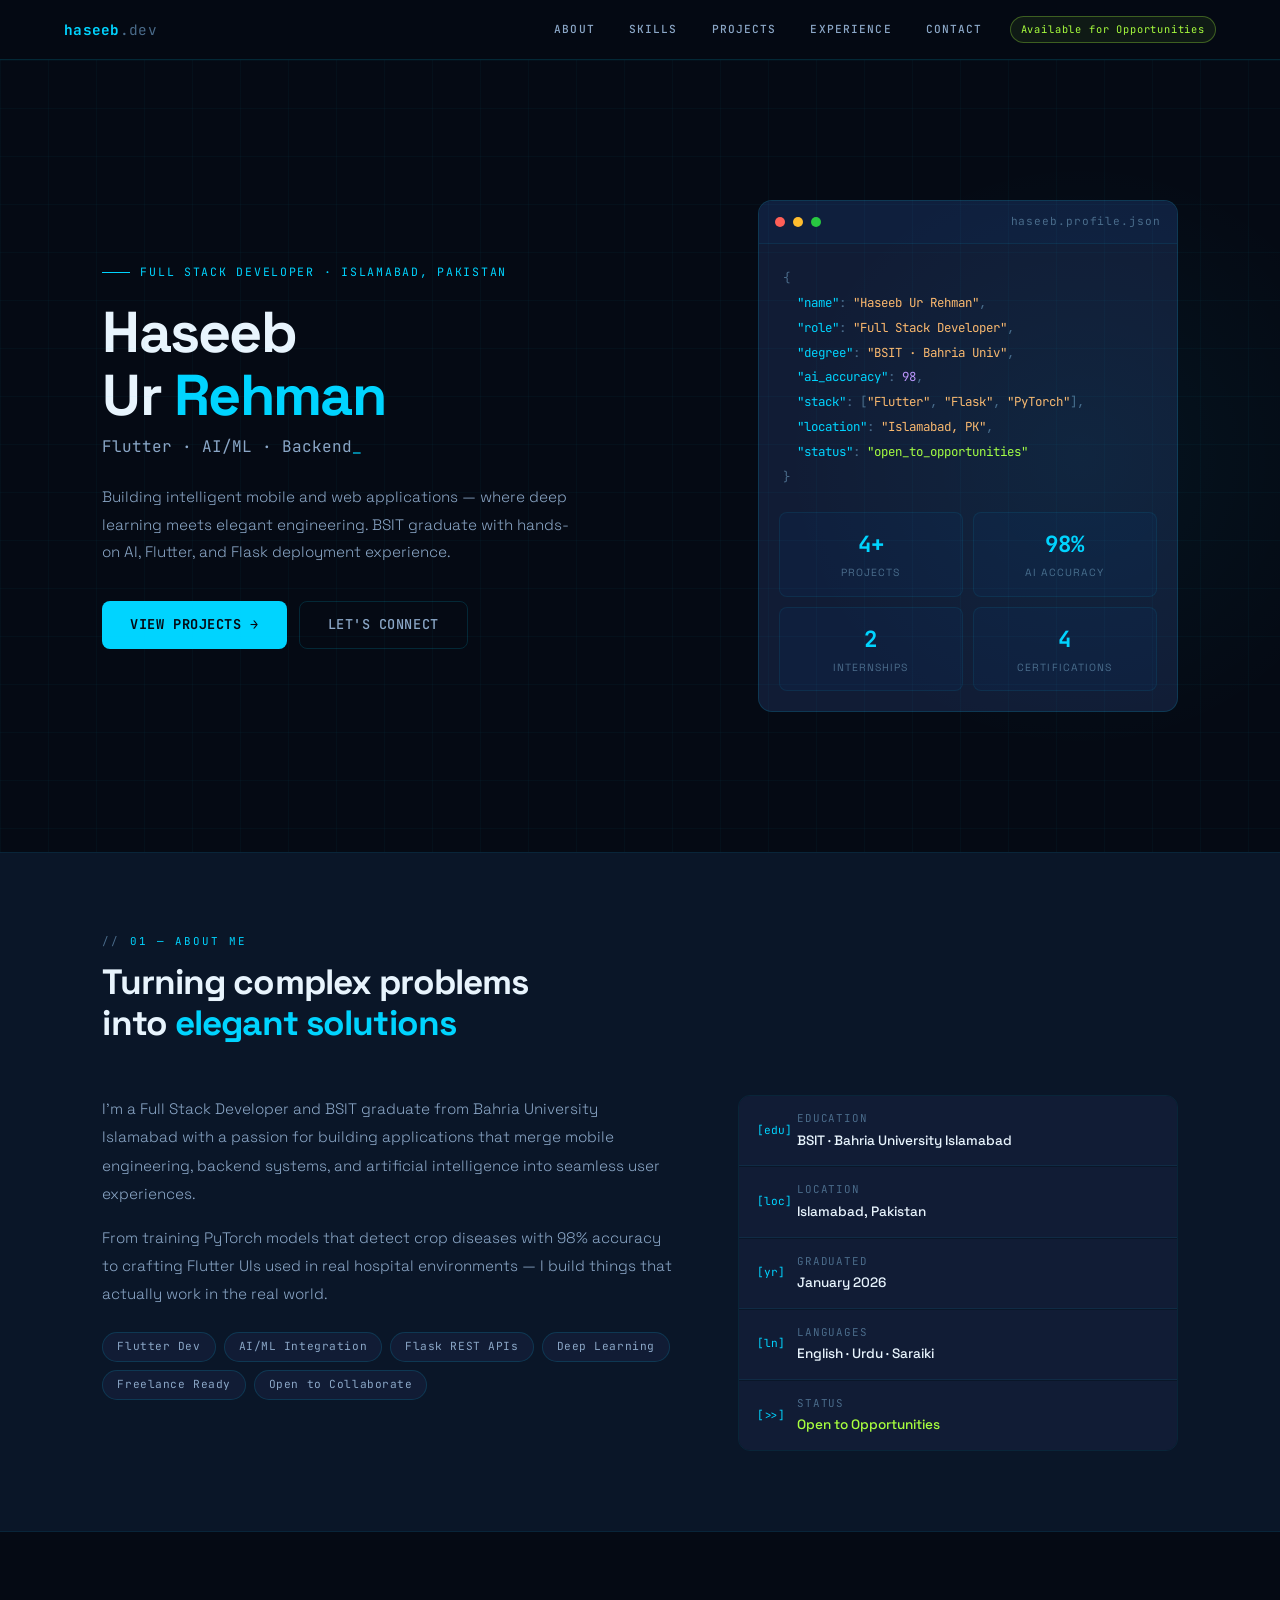
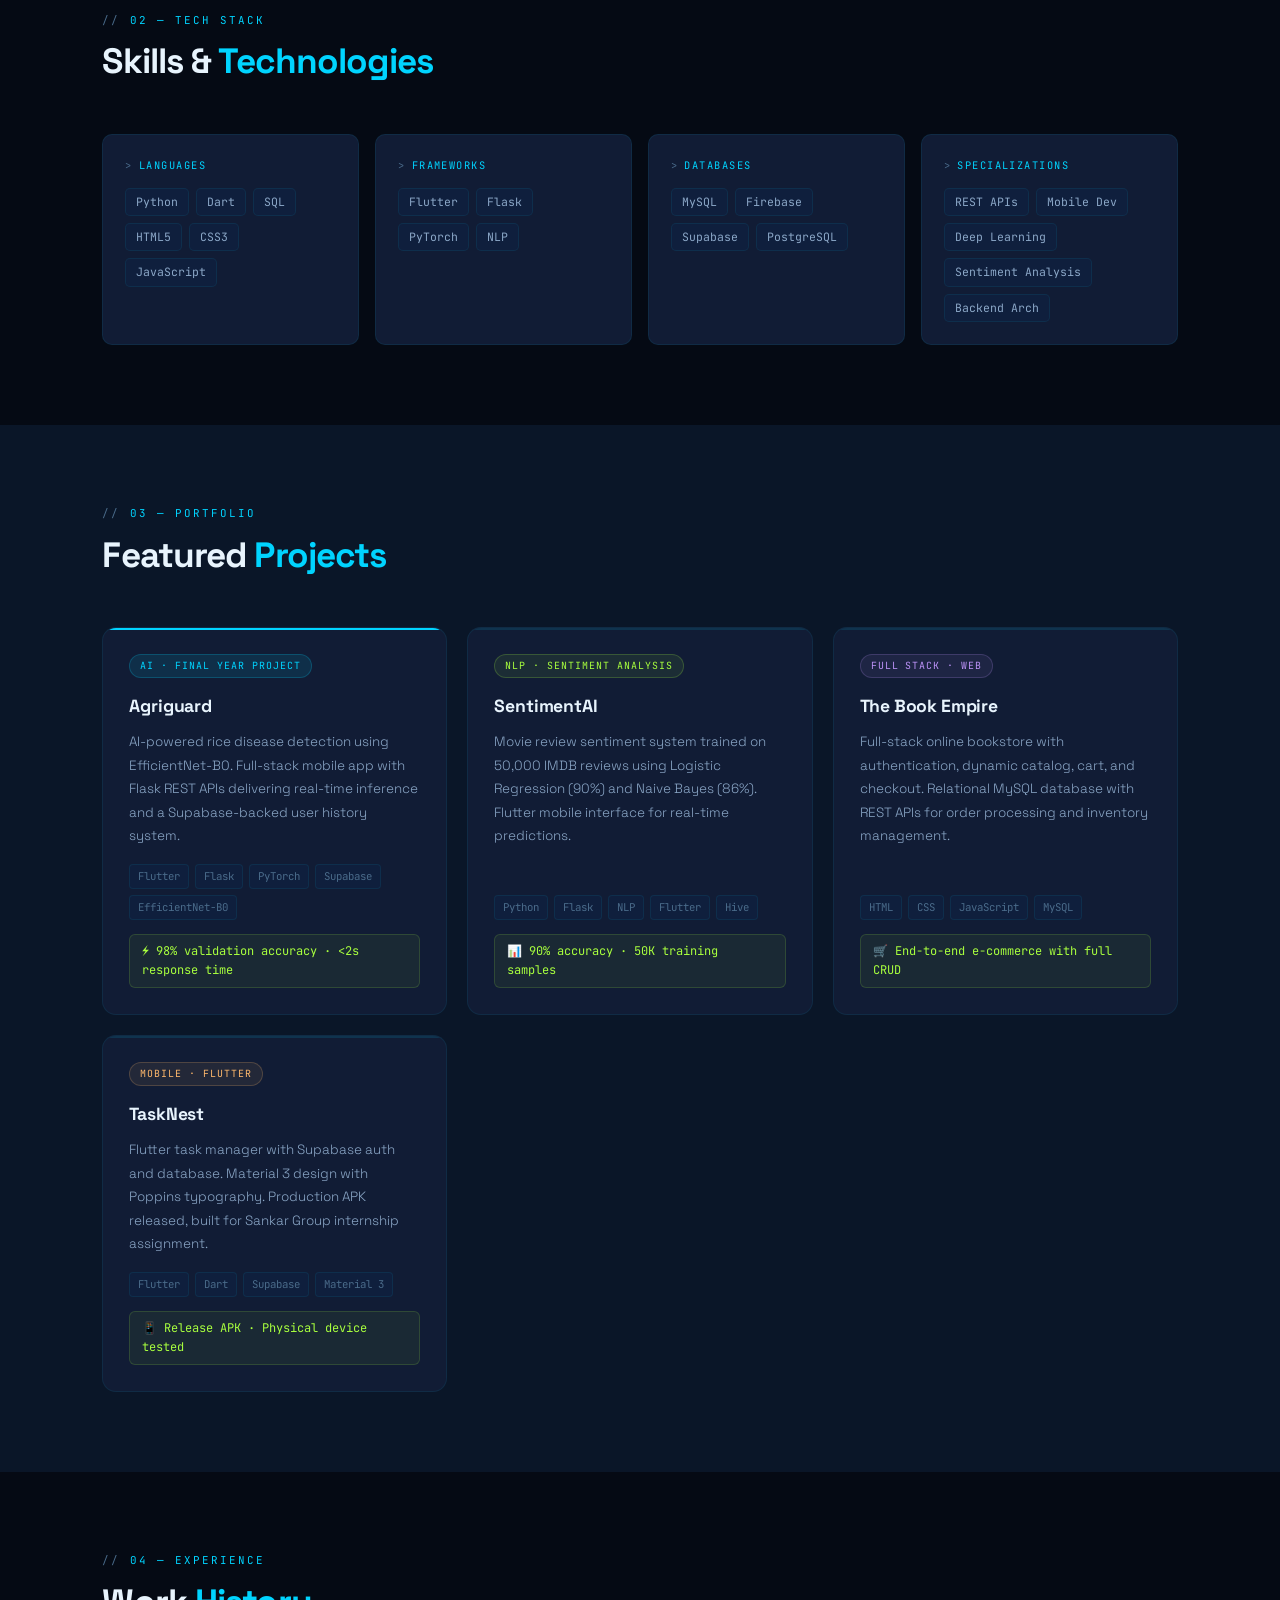
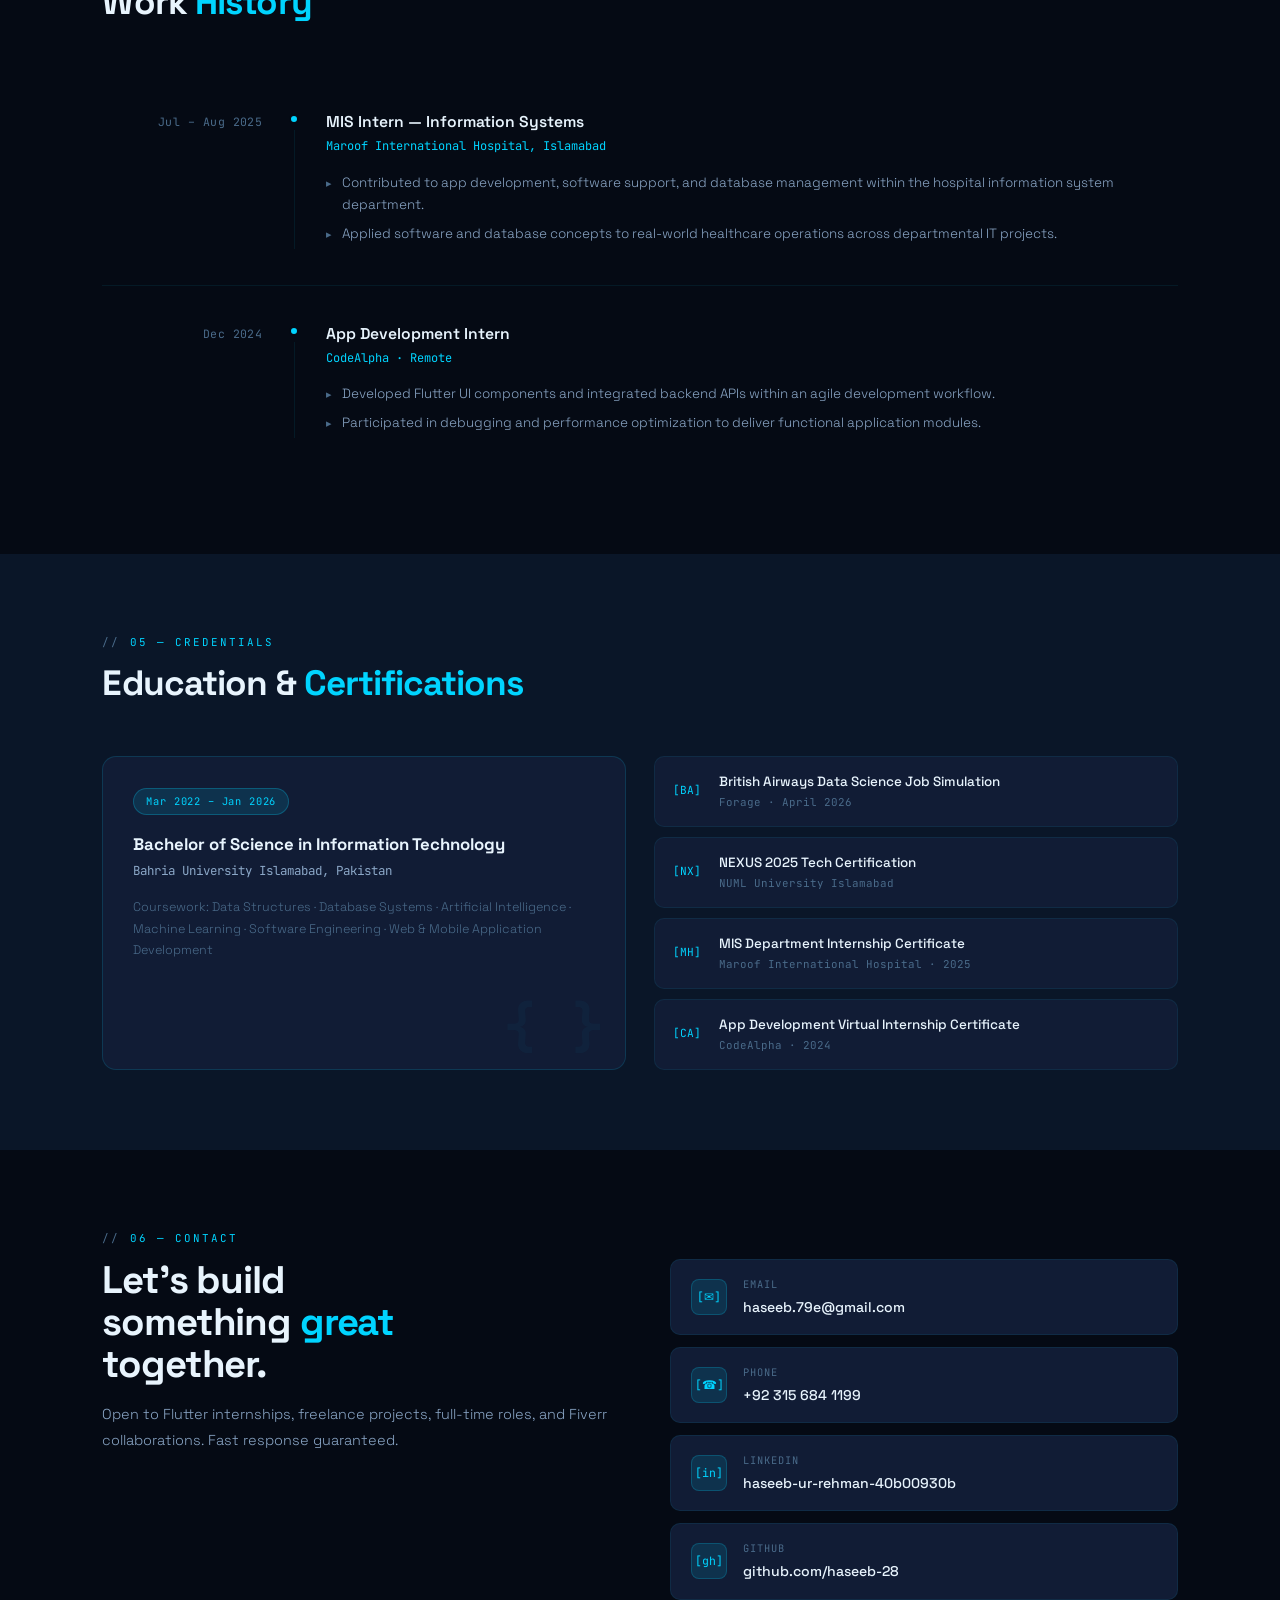
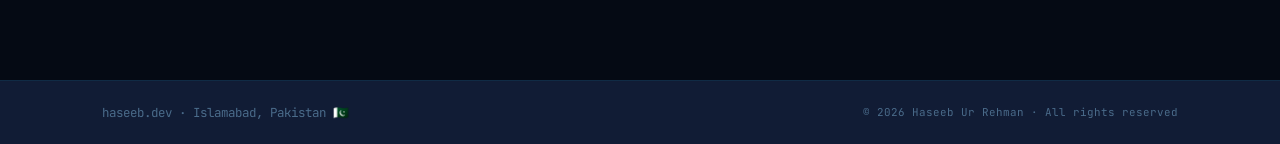
==== haseeb-portfolio.html @ bc529249 "Add files via upload" ====
<!DOCTYPE html>
<html lang="en">
<head>
<meta charset="UTF-8" />
<meta name="viewport" content="width=device-width, initial-scale=1.0"/>
<title>Haseeb Ur Rehman — Full Stack Developer</title>
<link href="https://fonts.googleapis.com/css2?family=Space+Grotesk:wght@300;400;500;600;700&family=JetBrains+Mono:wght@400;500;700&display=swap" rel="stylesheet"/>
<style>
*{margin:0;padding:0;box-sizing:border-box}
:root{
  --bg:#050A14;--bg2:#0A1628;--bg3:#0F1F3D;
  --surface:#111C35;--surface2:#162040;
  --cyan:#00D4FF;--cyan2:#00AACC;
  --cyan-dim:rgba(0,212,255,0.12);--cyan-glow:rgba(0,212,255,0.06);
  --lime:#A8FF3E;--lime-dim:rgba(168,255,62,0.1);
  --text:#E8F4FD;--text2:#8BA7C7;--text3:#4A6B8A;
  --border:rgba(0,212,255,0.15);--border2:rgba(0,212,255,0.08);
  --mono:'JetBrains Mono',monospace;--sans:'Space Grotesk',sans-serif;--r:10px;
}
html{scroll-behavior:smooth}
body{font-family:var(--sans);background:var(--bg);color:var(--text);line-height:1.6;overflow-x:hidden;font-size:16px}
::-webkit-scrollbar{width:4px}
::-webkit-scrollbar-track{background:var(--bg)}
::-webkit-scrollbar-thumb{background:var(--cyan2);border-radius:2px}

/* NAV */
.nav{background:rgba(5,10,20,0.96);border-bottom:1px solid var(--border);padding:0 5vw;display:flex;align-items:center;justify-content:space-between;height:60px;position:sticky;top:0;z-index:999;backdrop-filter:blur(12px)}
.nav-logo{font-family:var(--mono);font-size:.9rem;font-weight:700;color:var(--cyan);letter-spacing:.02em}
.nav-logo span{color:var(--text3);font-weight:400}
.nav-links{display:flex;align-items:center;gap:4px}
.nav-links a{font-family:var(--mono);font-size:.7rem;font-weight:500;color:var(--text2);text-decoration:none;letter-spacing:.1em;text-transform:uppercase;padding:6px 14px;border-radius:6px;border:1px solid transparent;transition:all .2s}
.nav-links a:hover{color:var(--cyan);border-color:var(--border);background:var(--cyan-dim)}
.nav-badge{font-family:var(--mono);font-size:.65rem;color:var(--lime);border:1px solid rgba(168,255,62,0.3);background:rgba(168,255,62,0.07);padding:4px 10px;border-radius:40px;letter-spacing:.08em;margin-left:8px}

/* HERO */
.hero{min-height:88vh;display:grid;grid-template-columns:1fr 420px;align-items:center;padding:0 8vw;gap:60px;position:relative;overflow:hidden}
.hero-bg-grid{position:absolute;inset:0;background-image:linear-gradient(rgba(0,212,255,0.03) 1px,transparent 1px),linear-gradient(90deg,rgba(0,212,255,0.03) 1px,transparent 1px);background-size:48px 48px;pointer-events:none}
.hero-bg-orb{position:absolute;width:600px;height:600px;border-radius:50%;background:radial-gradient(circle,rgba(0,212,255,0.05) 0%,transparent 70%);right:-100px;top:50%;transform:translateY(-50%);pointer-events:none}
.hero-eyebrow{font-family:var(--mono);font-size:.72rem;color:var(--cyan);letter-spacing:.15em;text-transform:uppercase;margin-bottom:20px;display:flex;align-items:center;gap:10px}
.hero-eyebrow::before{content:'';width:28px;height:1px;background:var(--cyan)}
.hero-name{font-size:clamp(2.4rem,4.5vw,4rem);font-weight:700;line-height:1.08;letter-spacing:-.03em;margin-bottom:8px;color:var(--text)}
.hero-name .cyan{color:var(--cyan)}
.hero-role{font-family:var(--mono);font-size:1rem;color:var(--text2);margin-bottom:24px;font-weight:400}
.hero-role .blink{animation:blink 1.1s step-end infinite;color:var(--cyan)}
@keyframes blink{50%{opacity:0}}
.hero-desc{font-size:.95rem;color:var(--text2);line-height:1.8;max-width:480px;margin-bottom:36px;font-weight:300}
.hero-ctas{display:flex;gap:12px;flex-wrap:wrap}
.btn-primary{background:var(--cyan);color:#050A14;padding:12px 28px;border-radius:8px;font-size:.85rem;font-weight:700;text-decoration:none;letter-spacing:.04em;text-transform:uppercase;font-family:var(--mono);transition:all .2s;display:inline-flex;align-items:center;gap:8px}
.btn-primary:hover{background:#fff;transform:translateY(-2px)}
.btn-ghost{border:1px solid var(--border);color:var(--text2);padding:12px 28px;border-radius:8px;font-size:.85rem;font-weight:500;text-decoration:none;letter-spacing:.04em;text-transform:uppercase;font-family:var(--mono);transition:all .2s}
.btn-ghost:hover{border-color:var(--cyan);color:var(--cyan);background:var(--cyan-dim);transform:translateY(-2px)}

/* TERMINAL */
.terminal{background:var(--surface);border:1px solid var(--border);border-radius:14px;overflow:hidden}
.terminal-bar{background:var(--bg3);padding:12px 16px;display:flex;align-items:center;gap:8px;border-bottom:1px solid var(--border2)}
.t-dot{width:10px;height:10px;border-radius:50%}
.t-dot.r{background:#ff5f57}.t-dot.y{background:#febc2e}.t-dot.g{background:#28c840}
.t-title{font-family:var(--mono);font-size:.7rem;color:var(--text3);margin-left:auto;letter-spacing:.08em}
.terminal-body{padding:22px 24px;font-family:var(--mono);font-size:.78rem;line-height:2}
.t-comment{color:var(--text3)}.t-key{color:var(--cyan)}.t-val{color:#A8FF3E}.t-str{color:#FFB86C}.t-num{color:#BD93F9}.t-sep{color:var(--text3)}
.stats-row{display:grid;grid-template-columns:1fr 1fr;gap:10px;padding:0 20px 20px}
.stat-box{background:var(--bg3);border:1px solid var(--border2);border-radius:8px;padding:14px;text-align:center}
.stat-n{font-family:var(--mono);font-size:1.4rem;font-weight:700;color:var(--cyan)}
.stat-l{font-size:.65rem;color:var(--text3);letter-spacing:.1em;text-transform:uppercase;margin-top:2px}

/* SECTIONS */
section{padding:80px 8vw}
.sec-label{font-family:var(--mono);font-size:.68rem;color:var(--cyan);letter-spacing:.18em;text-transform:uppercase;margin-bottom:12px;display:flex;align-items:center;gap:10px}
.sec-label::before{content:'//';color:var(--text3)}
.sec-title{font-size:clamp(1.6rem,2.8vw,2.2rem);font-weight:700;letter-spacing:-.025em;color:var(--text);margin-bottom:52px;line-height:1.15}
.sec-title .hl{color:var(--cyan)}

/* ABOUT */
.about{background:var(--bg2);border-top:1px solid var(--border2);border-bottom:1px solid var(--border2)}
.about-grid{display:grid;grid-template-columns:1.3fr 1fr;gap:64px;align-items:start}
.about-text{font-size:.95rem;color:var(--text2);line-height:1.85;font-weight:300;margin-bottom:16px}
.tags{display:flex;flex-wrap:wrap;gap:8px;margin-top:24px}
.tag{font-family:var(--mono);font-size:.7rem;border:1px solid var(--border);color:var(--text2);padding:5px 14px;border-radius:40px;letter-spacing:.05em;background:var(--surface)}
.info-cards{display:flex;flex-direction:column;gap:1px;border:1px solid var(--border2);border-radius:12px;overflow:hidden}
.info-card{background:var(--surface);padding:14px 18px;display:flex;gap:12px;align-items:center;border-bottom:1px solid var(--border2)}
.info-card:last-child{border-bottom:none}
.info-ico{font-family:var(--mono);font-size:.7rem;color:var(--cyan);width:28px;flex-shrink:0}
.info-lbl{font-size:.68rem;color:var(--text3);letter-spacing:.08em;text-transform:uppercase;margin-bottom:2px;font-family:var(--mono)}
.info-v{font-size:.85rem;color:var(--text);font-weight:500}
.info-v.green{color:var(--lime)}

/* SKILLS */
.skills-grid{display:grid;grid-template-columns:repeat(auto-fit,minmax(220px,1fr));gap:16px}
.skill-card{background:var(--surface);border:1px solid var(--border2);border-radius:var(--r);padding:22px;transition:border-color .2s,transform .2s}
.skill-card:hover{border-color:var(--cyan);transform:translateY(-3px)}
.skill-cat{font-family:var(--mono);font-size:.65rem;color:var(--cyan);letter-spacing:.14em;text-transform:uppercase;margin-bottom:14px;display:flex;align-items:center;gap:6px}
.skill-cat::before{content:'>';color:var(--text3)}
.skill-items{display:flex;flex-wrap:wrap;gap:7px}
.sk{background:var(--bg3);border:1px solid var(--border2);border-radius:5px;padding:4px 10px;font-family:var(--mono);font-size:.72rem;color:var(--text2)}

/* PROJECTS */
.projects{background:var(--bg2)}
.projects-grid{display:grid;grid-template-columns:repeat(auto-fit,minmax(300px,1fr));gap:20px}
.proj-card{background:var(--surface);border:1px solid var(--border2);border-radius:14px;padding:26px;display:flex;flex-direction:column;transition:border-color .25s,transform .25s;position:relative;overflow:hidden}
.proj-card::after{content:'';position:absolute;top:0;left:0;right:0;height:2px;background:var(--cyan-dim)}
.proj-card.star::after{background:var(--cyan)}
.proj-card:hover{border-color:var(--border);transform:translateY(-4px)}
.proj-badge{font-family:var(--mono);font-size:.62rem;letter-spacing:.1em;text-transform:uppercase;padding:3px 10px;border-radius:40px;margin-bottom:14px;display:inline-block;width:fit-content}
.proj-badge.ai{background:rgba(0,212,255,0.1);color:var(--cyan);border:1px solid rgba(0,212,255,0.2)}
.proj-badge.nlp{background:rgba(168,255,62,0.08);color:var(--lime);border:1px solid rgba(168,255,62,0.2)}
.proj-badge.web{background:rgba(189,147,249,0.08);color:#BD93F9;border:1px solid rgba(189,147,249,0.2)}
.proj-badge.mob{background:rgba(255,184,108,0.08);color:#FFB86C;border:1px solid rgba(255,184,108,0.2)}
.proj-title{font-size:1.1rem;font-weight:700;color:var(--text);margin-bottom:10px;letter-spacing:-.01em}
.proj-desc{font-size:.84rem;color:var(--text2);line-height:1.75;flex:1;font-weight:300}
.proj-tech{display:flex;flex-wrap:wrap;gap:6px;margin:16px 0 0}
.pt{font-family:var(--mono);font-size:.67rem;background:var(--bg3);border:1px solid var(--border2);border-radius:4px;padding:3px 8px;color:var(--text3)}
.proj-metric{font-family:var(--mono);font-size:.75rem;color:var(--lime);background:rgba(168,255,62,0.06);border:1px solid rgba(168,255,62,0.15);border-radius:6px;padding:7px 12px;margin-top:14px}

/* EXPERIENCE */
.exp-list{display:flex;flex-direction:column}
.exp-item{display:grid;grid-template-columns:160px 24px 1fr;gap:0 20px;padding:36px 0;border-bottom:1px solid var(--border2)}
.exp-item:last-child{border-bottom:none}
.exp-date{font-family:var(--mono);font-size:.72rem;color:var(--text3);letter-spacing:.04em;padding-top:3px;text-align:right}
.exp-line{display:flex;flex-direction:column;align-items:center}
.exp-dot{width:10px;height:10px;border-radius:50%;background:var(--cyan);flex-shrink:0;margin-top:4px;border:2px solid var(--bg)}
.exp-track{flex:1;width:1px;background:var(--border2);margin-top:6px}
.exp-role{font-size:.98rem;font-weight:600;color:var(--text);margin-bottom:2px}
.exp-co{font-family:var(--mono);font-size:.75rem;color:var(--cyan);margin-bottom:12px}
.exp-bullets{list-style:none}
.exp-bullets li{font-size:.84rem;color:var(--text2);padding:3px 0 3px 16px;position:relative;font-weight:300;line-height:1.7}
.exp-bullets li::before{content:'▸';position:absolute;left:0;color:var(--text3);font-size:.7rem;top:5px}

/* EDU & CERTS */
.edu-certs{background:var(--bg2)}
.edu-cert-grid{display:grid;grid-template-columns:1fr 1fr;gap:28px}
.edu-card{background:var(--surface);border:1px solid var(--border);border-radius:14px;padding:30px;position:relative;overflow:hidden}
.edu-card::before{content:'{ }';position:absolute;right:20px;bottom:14px;font-family:var(--mono);font-size:3.5rem;font-weight:700;color:rgba(0,212,255,0.04);line-height:1}
.edu-chip{font-family:var(--mono);font-size:.65rem;color:var(--cyan);border:1px solid rgba(0,212,255,0.25);background:var(--cyan-dim);padding:4px 12px;border-radius:40px;display:inline-block;margin-bottom:16px;letter-spacing:.08em}
.edu-deg{font-size:1.05rem;font-weight:700;color:var(--text);margin-bottom:4px}
.edu-uni{font-family:var(--mono);font-size:.78rem;color:var(--text2)}
.edu-courses{font-size:.78rem;color:var(--text3);margin-top:16px;line-height:1.7;font-weight:300}
.certs{display:flex;flex-direction:column;gap:10px}
.cert{background:var(--surface);border:1px solid var(--border2);border-radius:10px;padding:14px 18px;display:flex;align-items:center;gap:14px;transition:border-color .2s}
.cert:hover{border-color:var(--border)}
.cert-ico{font-family:var(--mono);font-size:.7rem;color:var(--cyan);width:32px;flex-shrink:0}
.cert-name{font-size:.84rem;font-weight:500;color:var(--text)}
.cert-org{font-family:var(--mono);font-size:.68rem;color:var(--text3);margin-top:2px}

/* CONTACT */
.contact-grid{display:grid;grid-template-columns:1fr 1fr;gap:60px;align-items:start}
.contact-title{font-size:clamp(1.8rem,3vw,2.6rem);font-weight:700;color:var(--text);letter-spacing:-.03em;line-height:1.1;margin-bottom:16px}
.contact-sub{font-size:.9rem;color:var(--text2);line-height:1.8;font-weight:300}
.contact-cards{display:flex;flex-direction:column;gap:12px}
.cc{background:var(--surface);border:1px solid var(--border2);border-radius:10px;padding:16px 20px;display:flex;align-items:center;gap:16px;text-decoration:none;transition:border-color .2s,transform .2s}
.cc:hover{border-color:var(--cyan);transform:translateX(4px)}
.cc-ico{font-family:var(--mono);font-size:.72rem;color:var(--cyan);width:36px;height:36px;background:var(--cyan-dim);border:1px solid rgba(0,212,255,0.2);border-radius:8px;display:flex;align-items:center;justify-content:center;flex-shrink:0}
.cc-lbl{font-family:var(--mono);font-size:.65rem;color:var(--text3);letter-spacing:.1em;text-transform:uppercase;margin-bottom:3px}
.cc-val{font-size:.88rem;font-weight:500;color:var(--text)}

footer{background:var(--surface);border-top:1px solid var(--border2);padding:22px 8vw;display:flex;justify-content:space-between;align-items:center}
.footer-l{font-family:var(--mono);font-size:.78rem;color:var(--text3)}
.footer-r{font-family:var(--mono);font-size:.68rem;color:var(--text3)}

@media(max-width:768px){
  .hero{grid-template-columns:1fr;padding:60px 6vw}
  .terminal{display:none}
  .about-grid,.edu-cert-grid,.contact-grid{grid-template-columns:1fr}
  .exp-item{grid-template-columns:1fr}
  .exp-date,.exp-line{display:none}
  section{padding:60px 6vw}
  .nav-links a{padding:5px 8px;font-size:.65rem}
  .nav-badge{display:none}
}
</style>
</head>
<body>

<nav class="nav">
  <div class="nav-logo">haseeb<span>.dev</span></div>
  <div class="nav-links">
    <a href="#about">About</a>
    <a href="#skills">Skills</a>
    <a href="#projects">Projects</a>
    <a href="#experience">Experience</a>
    <a href="#contact">Contact</a>
    <span class="nav-badge">Available for Opportunities</span>
  </div>
</nav>

<!-- HERO -->
<section class="hero" id="home">
  <div class="hero-bg-grid"></div>
  <div class="hero-bg-orb"></div>
  <div>
    <div class="hero-eyebrow">Full Stack Developer &middot; Islamabad, Pakistan</div>
    <h1 class="hero-name">Haseeb<br>Ur <span class="cyan">Rehman</span></h1>
    <div class="hero-role">Flutter &middot; AI/ML &middot; Backend<span class="blink">_</span></div>
    <p class="hero-desc">Building intelligent mobile and web applications &mdash; where deep learning meets elegant engineering. BSIT graduate with hands-on AI, Flutter, and Flask deployment experience.</p>
    <div class="hero-ctas">
      <a href="#projects" class="btn-primary">View Projects &rarr;</a>
      <a href="#contact" class="btn-ghost">Let's Connect</a>
    </div>
  </div>
  <div class="terminal">
    <div class="terminal-bar">
      <span class="t-dot r"></span><span class="t-dot y"></span><span class="t-dot g"></span>
      <span class="t-title">haseeb.profile.json</span>
    </div>
    <div class="terminal-body">
      <span class="t-sep">{</span><br>
      <span class="t-key">&nbsp;&nbsp;"name"</span><span class="t-sep">: </span><span class="t-str">"Haseeb Ur Rehman"</span><span class="t-sep">,</span><br>
      <span class="t-key">&nbsp;&nbsp;"role"</span><span class="t-sep">: </span><span class="t-str">"Full Stack Developer"</span><span class="t-sep">,</span><br>
      <span class="t-key">&nbsp;&nbsp;"degree"</span><span class="t-sep">: </span><span class="t-str">"BSIT &middot; Bahria Univ"</span><span class="t-sep">,</span><br>
      <span class="t-key">&nbsp;&nbsp;"ai_accuracy"</span><span class="t-sep">: </span><span class="t-num">98</span><span class="t-sep">,</span><br>
      <span class="t-key">&nbsp;&nbsp;"stack"</span><span class="t-sep">: [</span><span class="t-str">"Flutter"</span><span class="t-sep">, </span><span class="t-str">"Flask"</span><span class="t-sep">, </span><span class="t-str">"PyTorch"</span><span class="t-sep">],</span><br>
      <span class="t-key">&nbsp;&nbsp;"location"</span><span class="t-sep">: </span><span class="t-str">"Islamabad, PK"</span><span class="t-sep">,</span><br>
      <span class="t-key">&nbsp;&nbsp;"status"</span><span class="t-sep">: </span><span class="t-val">"open_to_opportunities"</span><br>
      <span class="t-sep">}</span>
    </div>
    <div class="stats-row">
      <div class="stat-box"><div class="stat-n">4+</div><div class="stat-l">Projects</div></div>
      <div class="stat-box"><div class="stat-n">98%</div><div class="stat-l">AI Accuracy</div></div>
      <div class="stat-box"><div class="stat-n">2</div><div class="stat-l">Internships</div></div>
      <div class="stat-box"><div class="stat-n">4</div><div class="stat-l">Certifications</div></div>
    </div>
  </div>
</section>

<!-- ABOUT -->
<section class="about" id="about">
  <div class="sec-label">01 &mdash; About Me</div>
  <h2 class="sec-title">Turning complex problems<br>into <span class="hl">elegant solutions</span></h2>
  <div class="about-grid">
    <div>
      <p class="about-text">I'm a Full Stack Developer and BSIT graduate from Bahria University Islamabad with a passion for building applications that merge mobile engineering, backend systems, and artificial intelligence into seamless user experiences.</p>
      <p class="about-text">From training PyTorch models that detect crop diseases with 98% accuracy to crafting Flutter UIs used in real hospital environments &mdash; I build things that actually work in the real world.</p>
      <div class="tags">
        <span class="tag">Flutter Dev</span>
        <span class="tag">AI/ML Integration</span>
        <span class="tag">Flask REST APIs</span>
        <span class="tag">Deep Learning</span>
        <span class="tag">Freelance Ready</span>
        <span class="tag">Open to Collaborate</span>
      </div>
    </div>
    <div class="info-cards">
      <div class="info-card">
        <div class="info-ico">[edu]</div>
        <div><div class="info-lbl">Education</div><div class="info-v">BSIT &middot; Bahria University Islamabad</div></div>
      </div>
      <div class="info-card">
        <div class="info-ico">[loc]</div>
        <div><div class="info-lbl">Location</div><div class="info-v">Islamabad, Pakistan</div></div>
      </div>
      <div class="info-card">
        <div class="info-ico">[yr]</div>
        <div><div class="info-lbl">Graduated</div><div class="info-v">January 2026</div></div>
      </div>
      <div class="info-card">
        <div class="info-ico">[ln]</div>
        <div><div class="info-lbl">Languages</div><div class="info-v">English &middot; Urdu &middot; Saraiki</div></div>
      </div>
      <div class="info-card">
        <div class="info-ico">[>>]</div>
        <div><div class="info-lbl">Status</div><div class="info-v green">Open to Opportunities</div></div>
      </div>
    </div>
  </div>
</section>

<!-- SKILLS -->
<section id="skills">
  <div class="sec-label">02 &mdash; Tech Stack</div>
  <h2 class="sec-title">Skills &amp; <span class="hl">Technologies</span></h2>
  <div class="skills-grid">
    <div class="skill-card">
      <div class="skill-cat">Languages</div>
      <div class="skill-items">
        <span class="sk">Python</span><span class="sk">Dart</span><span class="sk">SQL</span><span class="sk">HTML5</span><span class="sk">CSS3</span><span class="sk">JavaScript</span>
      </div>
    </div>
    <div class="skill-card">
      <div class="skill-cat">Frameworks</div>
      <div class="skill-items">
        <span class="sk">Flutter</span><span class="sk">Flask</span><span class="sk">PyTorch</span><span class="sk">NLP</span>
      </div>
    </div>
    <div class="skill-card">
      <div class="skill-cat">Databases</div>
      <div class="skill-items">
        <span class="sk">MySQL</span><span class="sk">Firebase</span><span class="sk">Supabase</span><span class="sk">PostgreSQL</span>
      </div>
    </div>
    <div class="skill-card">
      <div class="skill-cat">Specializations</div>
      <div class="skill-items">
        <span class="sk">REST APIs</span><span class="sk">Mobile Dev</span><span class="sk">Deep Learning</span><span class="sk">Sentiment Analysis</span><span class="sk">Backend Arch</span>
      </div>
    </div>
  </div>
</section>

<!-- PROJECTS -->
<section class="projects" id="projects">
  <div class="sec-label">03 &mdash; Portfolio</div>
  <h2 class="sec-title">Featured <span class="hl">Projects</span></h2>
  <div class="projects-grid">
    <div class="proj-card star">
      <span class="proj-badge ai">AI &middot; Final Year Project</span>
      <div class="proj-title">Agriguard</div>
      <p class="proj-desc">AI-powered rice disease detection using EfficientNet-B0. Full-stack mobile app with Flask REST APIs delivering real-time inference and a Supabase-backed user history system.</p>
      <div class="proj-tech">
        <span class="pt">Flutter</span><span class="pt">Flask</span><span class="pt">PyTorch</span><span class="pt">Supabase</span><span class="pt">EfficientNet-B0</span>
      </div>
      <div class="proj-metric">&#x26A1; 98% validation accuracy &middot; &lt;2s response time</div>
    </div>
    <div class="proj-card">
      <span class="proj-badge nlp">NLP &middot; Sentiment Analysis</span>
      <div class="proj-title">SentimentAI</div>
      <p class="proj-desc">Movie review sentiment system trained on 50,000 IMDB reviews using Logistic Regression (90%) and Naive Bayes (86%). Flutter mobile interface for real-time predictions.</p>
      <div class="proj-tech">
        <span class="pt">Python</span><span class="pt">Flask</span><span class="pt">NLP</span><span class="pt">Flutter</span><span class="pt">Hive</span>
      </div>
      <div class="proj-metric">&#x1F4CA; 90% accuracy &middot; 50K training samples</div>
    </div>
    <div class="proj-card">
      <span class="proj-badge web">Full Stack &middot; Web</span>
      <div class="proj-title">The Book Empire</div>
      <p class="proj-desc">Full-stack online bookstore with authentication, dynamic catalog, cart, and checkout. Relational MySQL database with REST APIs for order processing and inventory management.</p>
      <div class="proj-tech">
        <span class="pt">HTML</span><span class="pt">CSS</span><span class="pt">JavaScript</span><span class="pt">MySQL</span>
      </div>
      <div class="proj-metric">&#x1F6D2; End-to-end e-commerce with full CRUD</div>
    </div>
    <div class="proj-card">
      <span class="proj-badge mob">Mobile &middot; Flutter</span>
      <div class="proj-title">TaskNest</div>
      <p class="proj-desc">Flutter task manager with Supabase auth and database. Material 3 design with Poppins typography. Production APK released, built for Sankar Group internship assignment.</p>
      <div class="proj-tech">
        <span class="pt">Flutter</span><span class="pt">Dart</span><span class="pt">Supabase</span><span class="pt">Material 3</span>
      </div>
      <div class="proj-metric">&#x1F4F1; Release APK &middot; Physical device tested</div>
    </div>
  </div>
</section>

<!-- EXPERIENCE -->
<section id="experience">
  <div class="sec-label">04 &mdash; Experience</div>
  <h2 class="sec-title">Work <span class="hl">History</span></h2>
  <div class="exp-list">
    <div class="exp-item">
      <div class="exp-date">Jul &ndash; Aug 2025</div>
      <div class="exp-line"><div class="exp-dot"></div><div class="exp-track"></div></div>
      <div>
        <div class="exp-role">MIS Intern &mdash; Information Systems</div>
        <div class="exp-co">Maroof International Hospital, Islamabad</div>
        <ul class="exp-bullets">
          <li>Contributed to app development, software support, and database management within the hospital information system department.</li>
          <li>Applied software and database concepts to real-world healthcare operations across departmental IT projects.</li>
        </ul>
      </div>
    </div>
    <div class="exp-item">
      <div class="exp-date">Dec 2024</div>
      <div class="exp-line"><div class="exp-dot"></div><div class="exp-track"></div></div>
      <div>
        <div class="exp-role">App Development Intern</div>
        <div class="exp-co">CodeAlpha &middot; Remote</div>
        <ul class="exp-bullets">
          <li>Developed Flutter UI components and integrated backend APIs within an agile development workflow.</li>
          <li>Participated in debugging and performance optimization to deliver functional application modules.</li>
        </ul>
      </div>
    </div>
  </div>
</section>

<!-- EDU & CERTS -->
<section class="edu-certs" id="education">
  <div class="sec-label">05 &mdash; Credentials</div>
  <h2 class="sec-title">Education &amp; <span class="hl">Certifications</span></h2>
  <div class="edu-cert-grid">
    <div class="edu-card">
      <div class="edu-chip">Mar 2022 &ndash; Jan 2026</div>
      <div class="edu-deg">Bachelor of Science in Information Technology</div>
      <div class="edu-uni">Bahria University Islamabad, Pakistan</div>
      <div class="edu-courses">Coursework: Data Structures &middot; Database Systems &middot; Artificial Intelligence &middot; Machine Learning &middot; Software Engineering &middot; Web &amp; Mobile Application Development</div>
    </div>
    <div class="certs">
      <div class="cert">
        <div class="cert-ico">[BA]</div>
        <div><div class="cert-name">British Airways Data Science Job Simulation</div><div class="cert-org">Forage &middot; April 2026</div></div>
      </div>
      <div class="cert">
        <div class="cert-ico">[NX]</div>
        <div><div class="cert-name">NEXUS 2025 Tech Certification</div><div class="cert-org">NUML University Islamabad</div></div>
      </div>
      <div class="cert">
        <div class="cert-ico">[MH]</div>
        <div><div class="cert-name">MIS Department Internship Certificate</div><div class="cert-org">Maroof International Hospital &middot; 2025</div></div>
      </div>
      <div class="cert">
        <div class="cert-ico">[CA]</div>
        <div><div class="cert-name">App Development Virtual Internship Certificate</div><div class="cert-org">CodeAlpha &middot; 2024</div></div>
      </div>
    </div>
  </div>
</section>

<!-- CONTACT -->
<section id="contact">
  <div class="sec-label">06 &mdash; Contact</div>
  <div class="contact-grid">
    <div>
      <h2 class="contact-title">Let's build<br>something <span style="color:var(--cyan)">great</span><br>together.</h2>
      <p class="contact-sub" style="margin-top:16px">Open to Flutter internships, freelance projects, full-time roles, and Fiverr collaborations. Fast response guaranteed.</p>
    </div>
    <div class="contact-cards">
      <a href="mailto:haseeb.79e@gmail.com" class="cc">
        <div class="cc-ico">[&#x2709;]</div>
        <div><div class="cc-lbl">Email</div><div class="cc-val">haseeb.79e@gmail.com</div></div>
      </a>
      <a href="tel:+923156841199" class="cc">
        <div class="cc-ico">[&#x260E;]</div>
        <div><div class="cc-lbl">Phone</div><div class="cc-val">+92 315 684 1199</div></div>
      </a>
      <a href="https://www.linkedin.com/in/haseeb-ur-rehman-40b00930b/" target="_blank" class="cc">
        <div class="cc-ico">[in]</div>
        <div><div class="cc-lbl">LinkedIn</div><div class="cc-val">haseeb-ur-rehman-40b00930b</div></div>
      </a>
      <a href="https://github.com/haseeb-28" target="_blank" class="cc">
        <div class="cc-ico">[gh]</div>
        <div><div class="cc-lbl">GitHub</div><div class="cc-val">github.com/haseeb-28</div></div>
      </a>
    </div>
  </div>
</section>

<footer>
  <div class="footer-l">haseeb.dev &middot; Islamabad, Pakistan &#x1F1F5;&#x1F1F0;</div>
  <div class="footer-r">&copy; 2026 Haseeb Ur Rehman &middot; All rights reserved</div>
</footer>

</body>
</html>
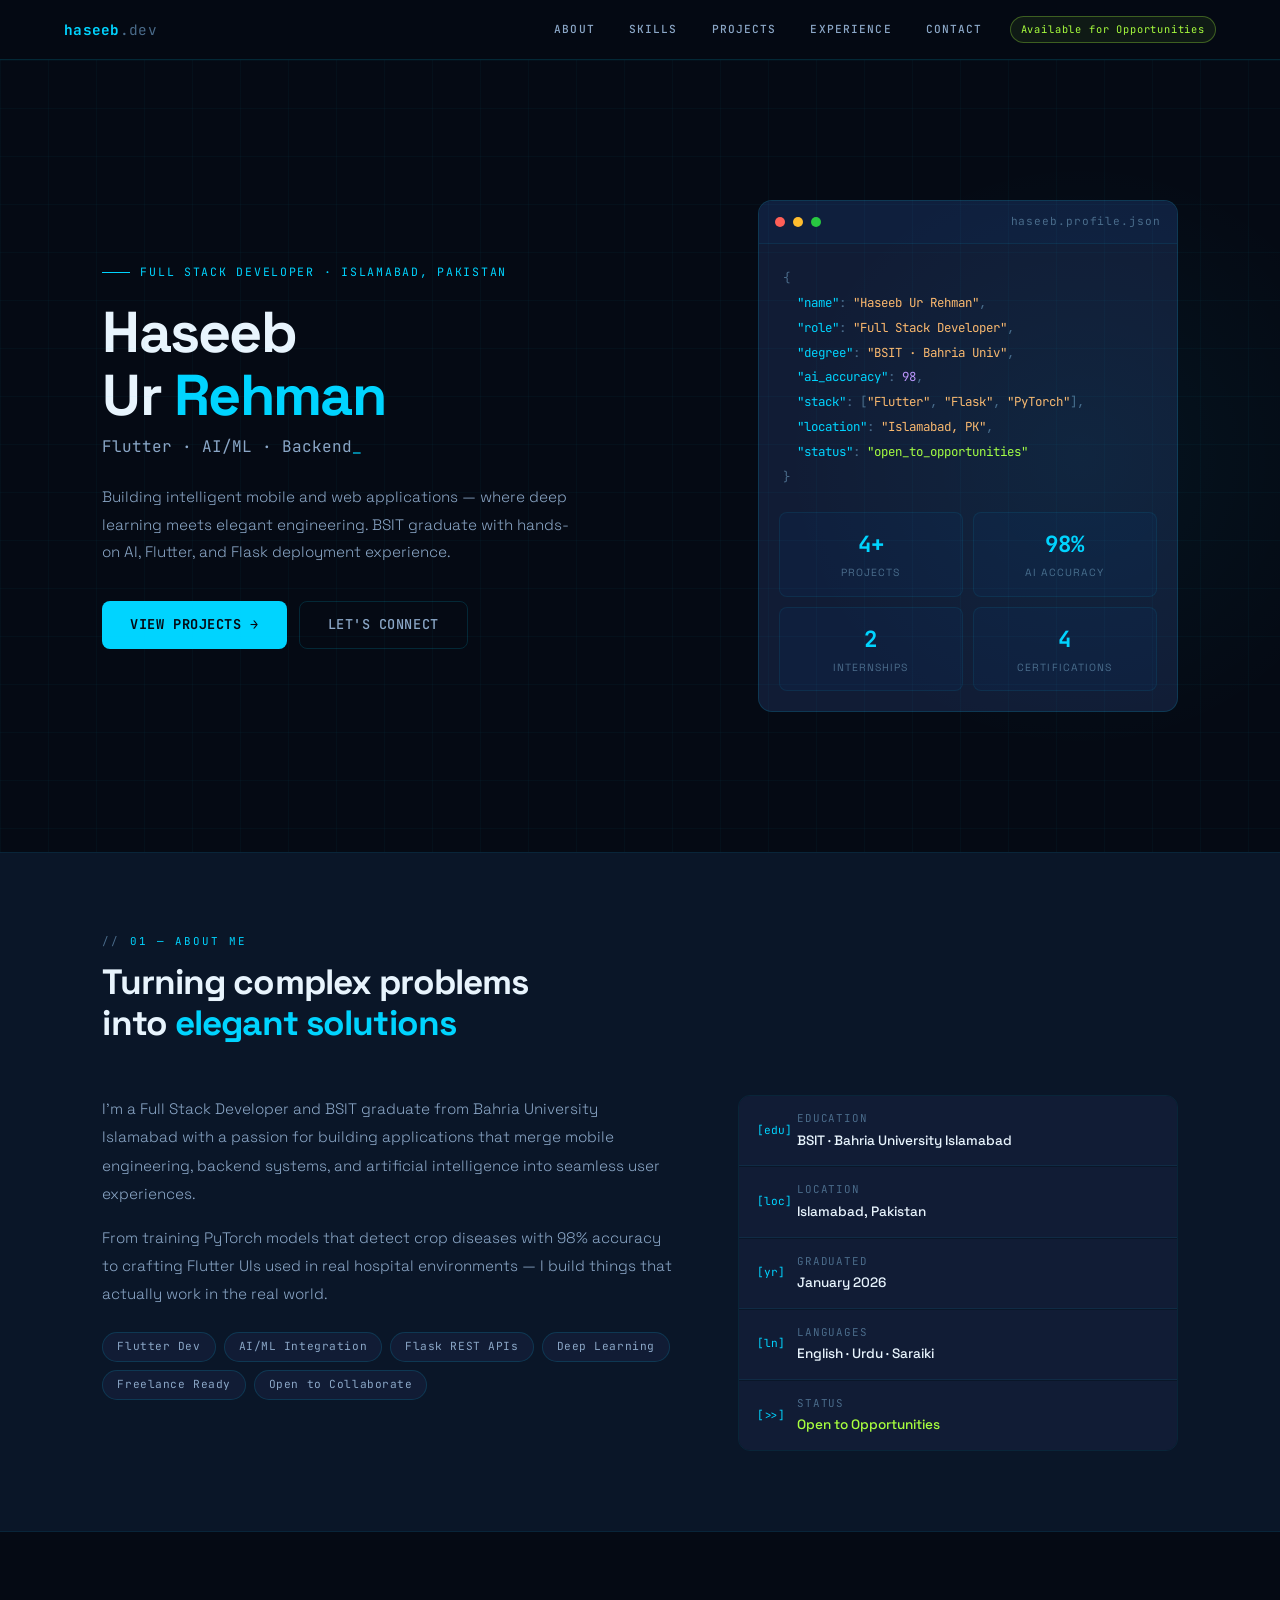
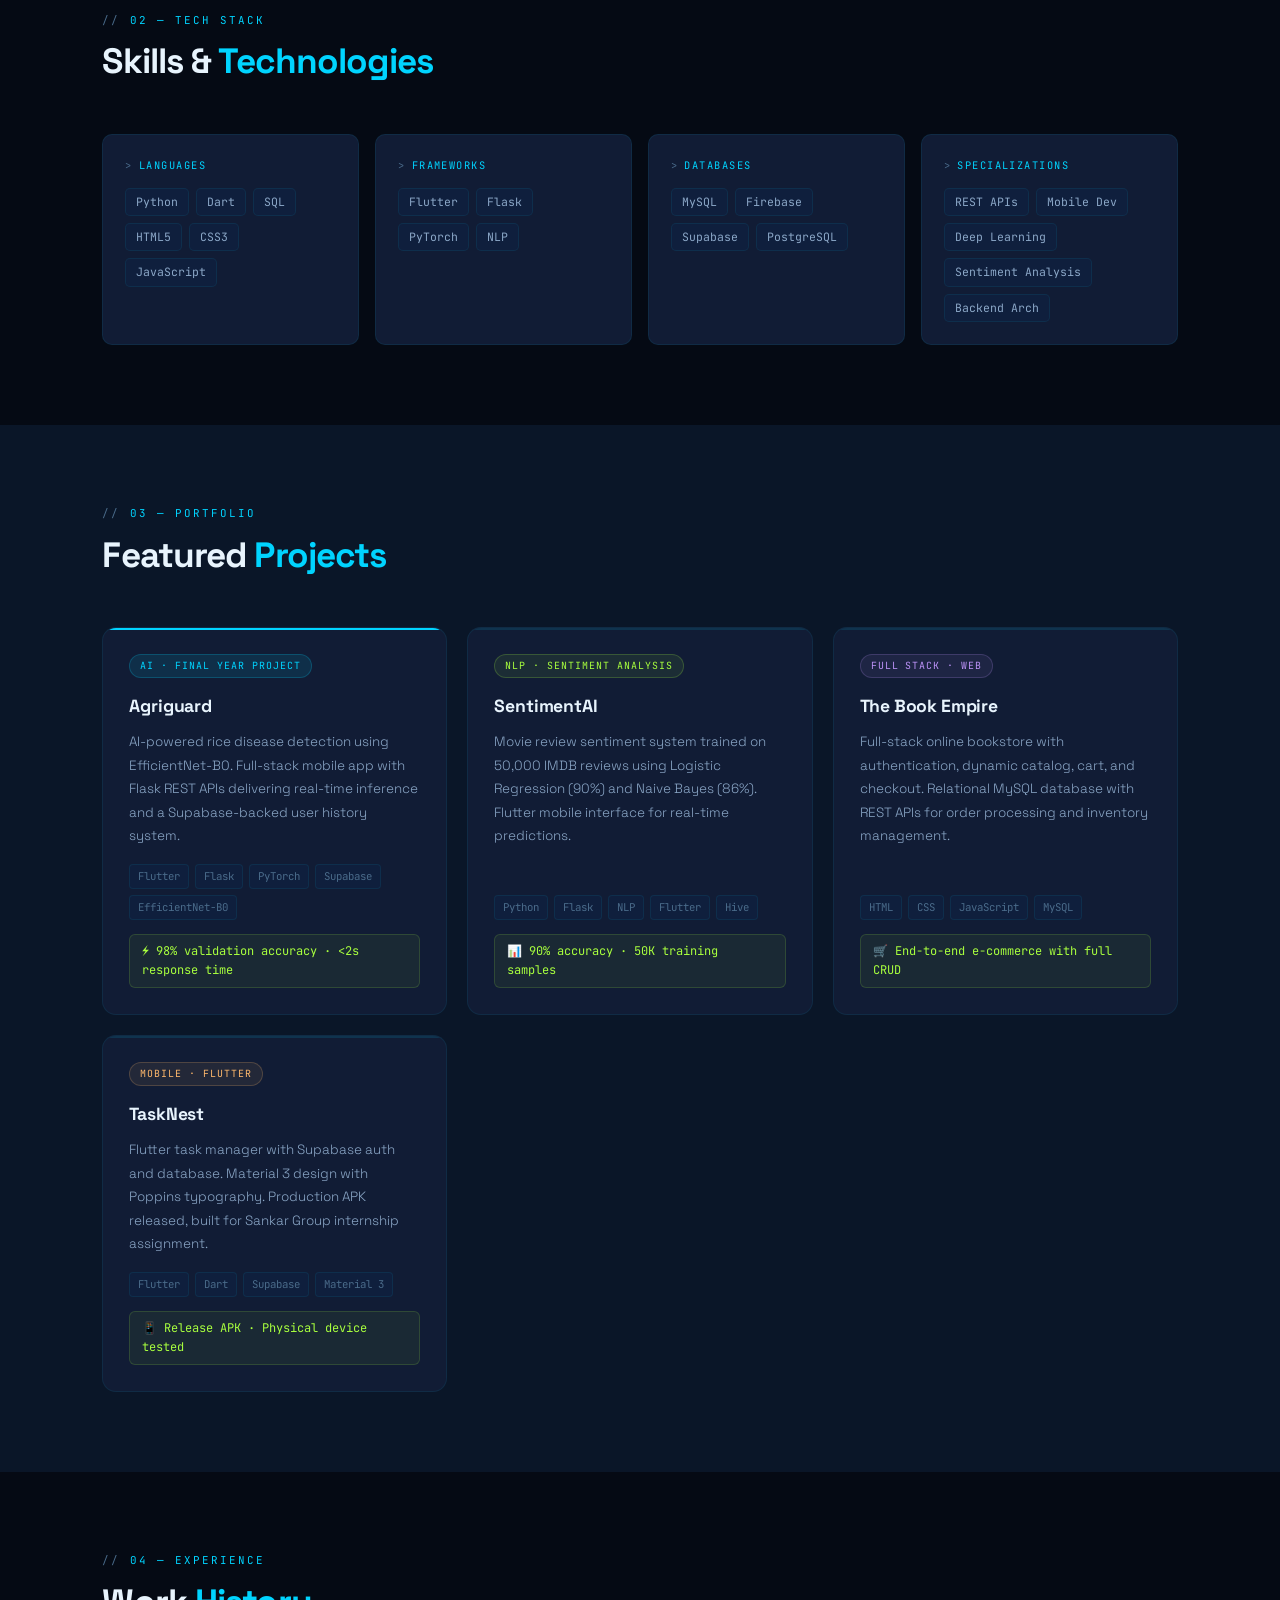
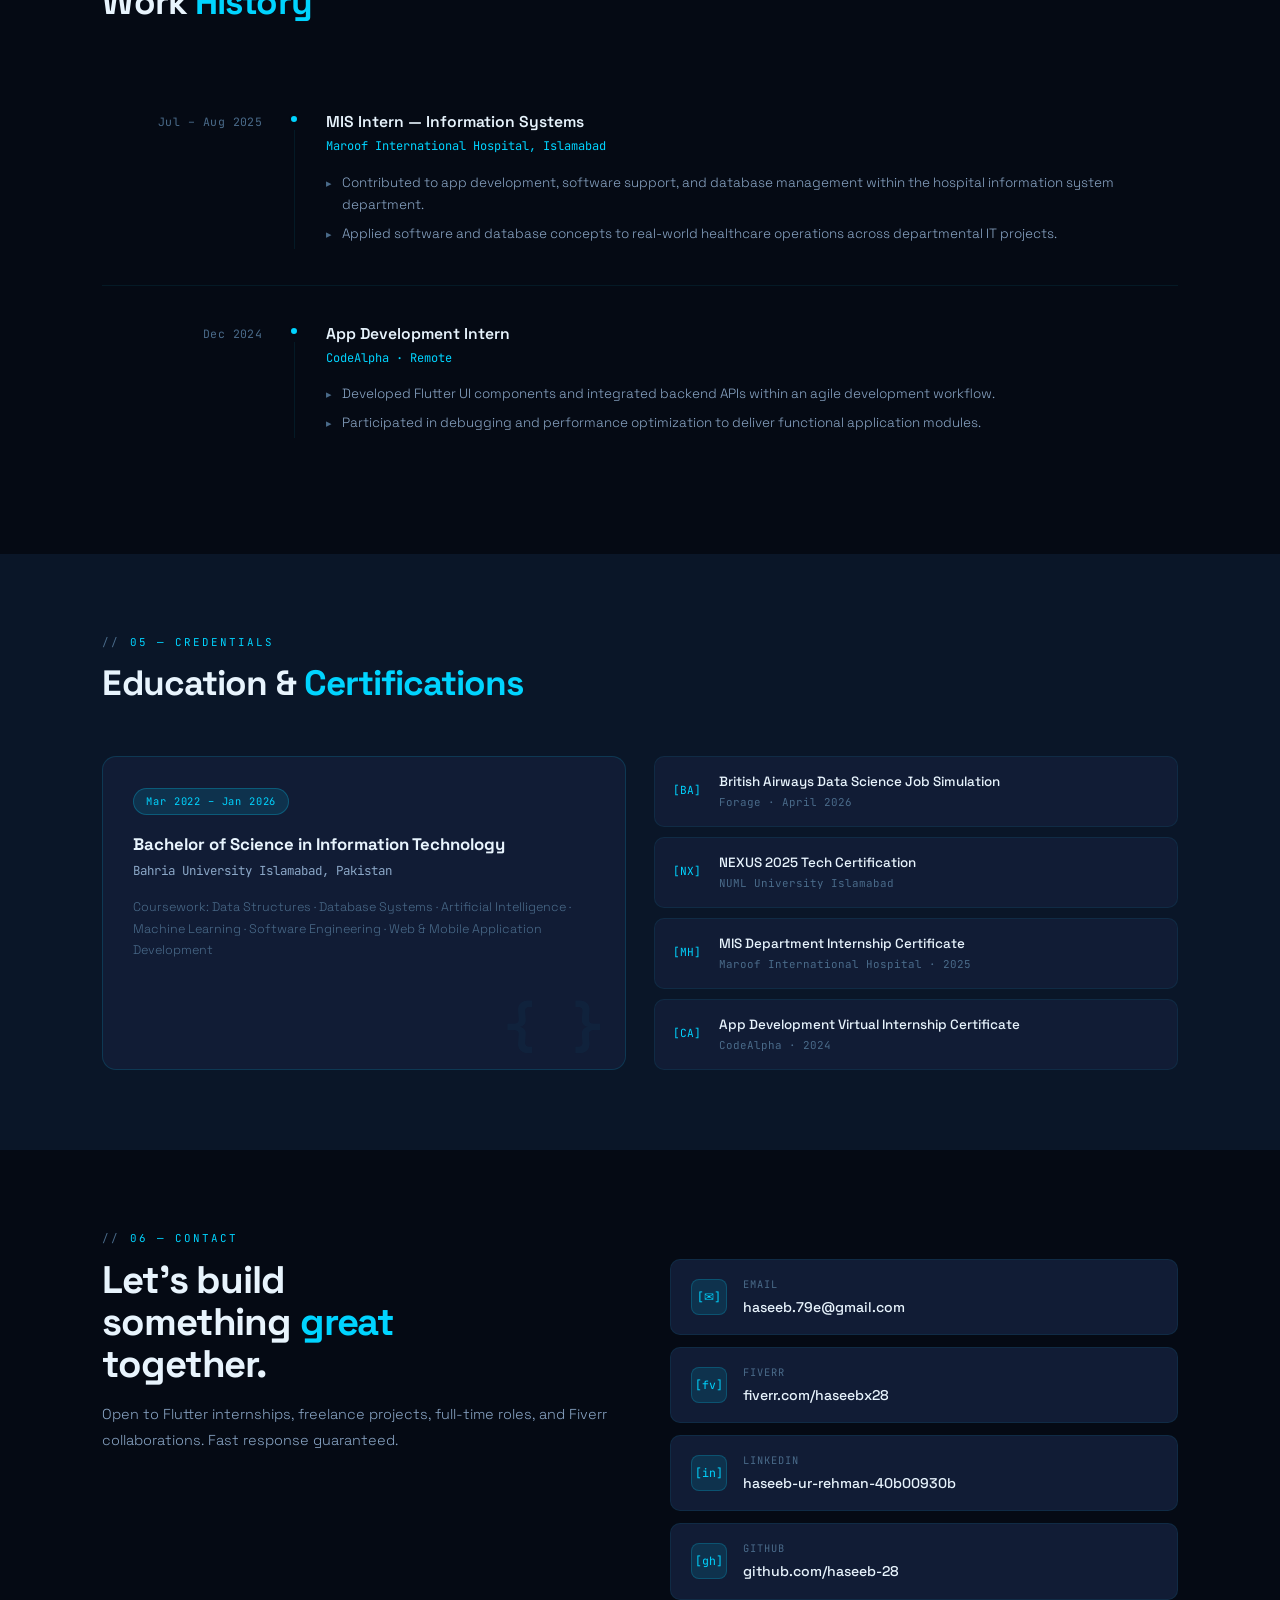
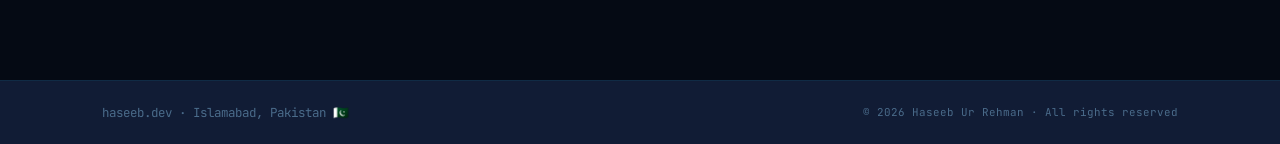
==== commit 9dc10f80: "Add files via upload" ====
--- a/haseeb-portfolio.html
+++ b/haseeb-portfolio.html
@@ -416,9 +416,9 @@
         <div class="cc-ico">[&#x2709;]</div>
         <div><div class="cc-lbl">Email</div><div class="cc-val">haseeb.79e@gmail.com</div></div>
       </a>
-      <a href="tel:+923156841199" class="cc">
-        <div class="cc-ico">[&#x260E;]</div>
-        <div><div class="cc-lbl">Phone</div><div class="cc-val">+92 315 684 1199</div></div>
+      <a href="https://www.fiverr.com/haseebx28" target="_blank" class="cc">
+        <div class="cc-ico">[fv]</div>
+        <div><div class="cc-lbl">Fiverr</div><div class="cc-val">fiverr.com/haseebx28</div></div>
       </a>
       <a href="https://www.linkedin.com/in/haseeb-ur-rehman-40b00930b/" target="_blank" class="cc">
         <div class="cc-ico">[in]</div>
